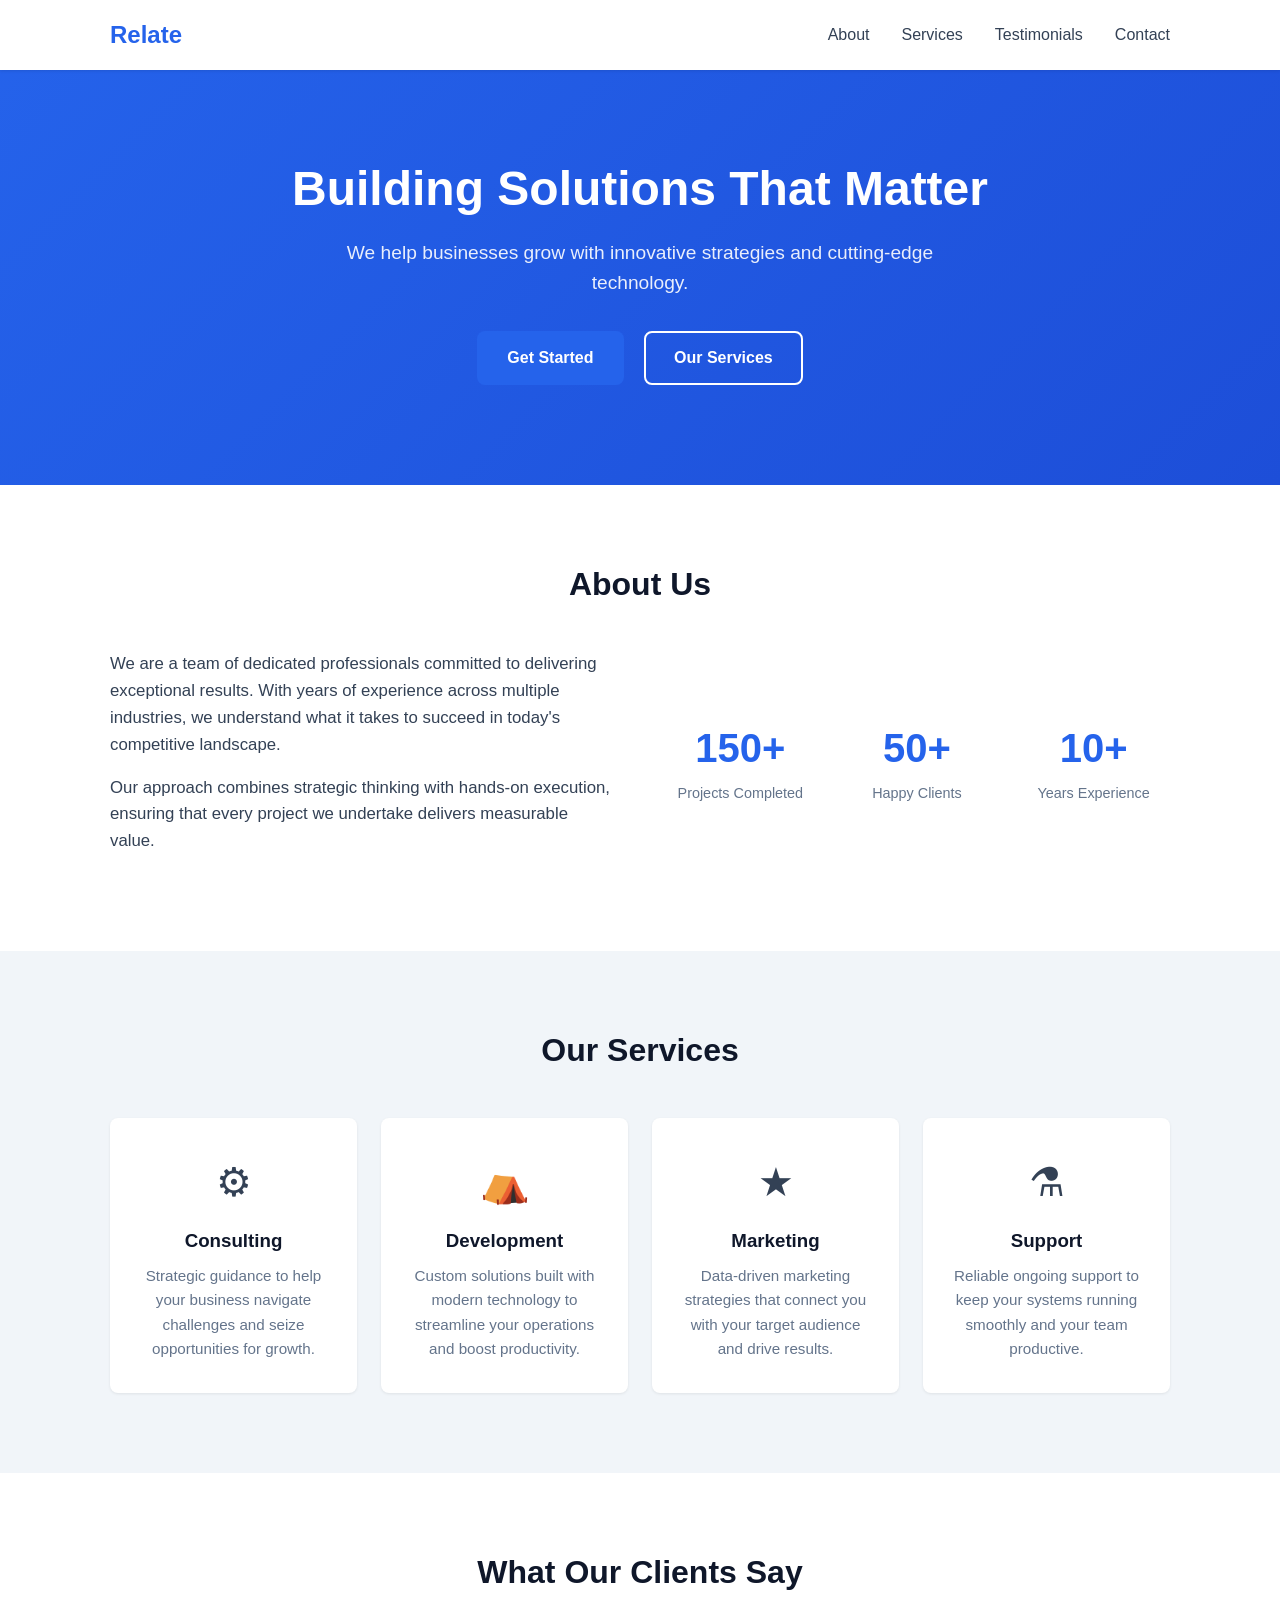
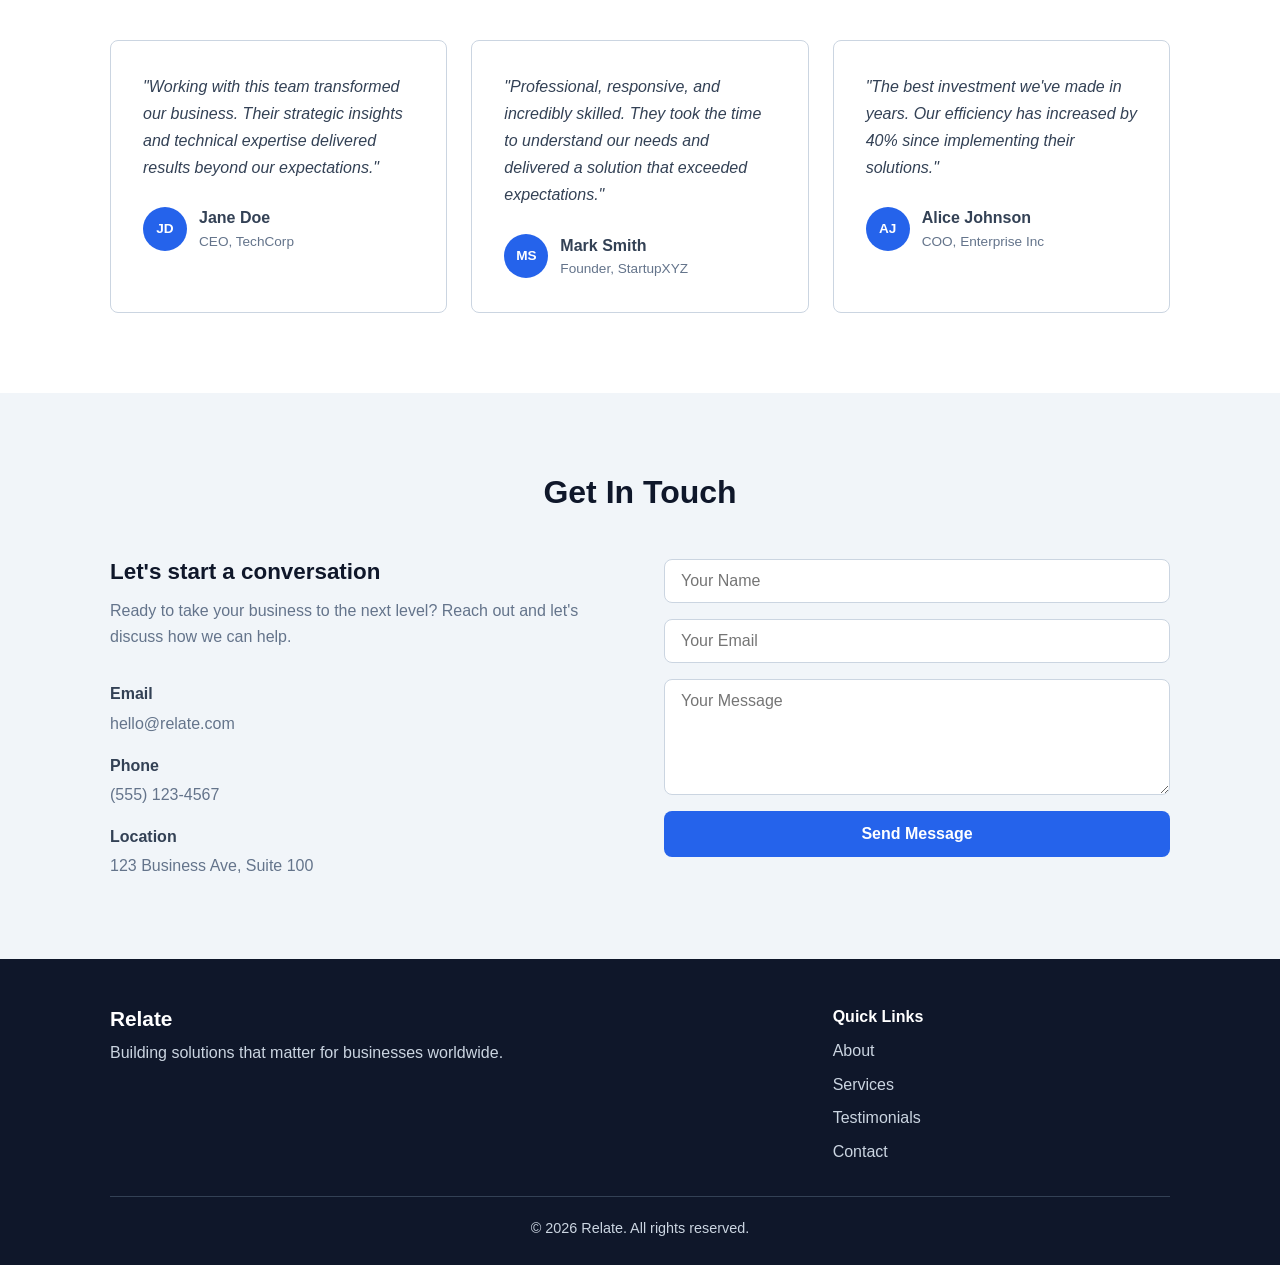
==== index.html @ c7675691 "Add business website with all core sections Includes Hero, About (with animated counters), Services," ====
<!DOCTYPE html>
<html lang="en">
<head>
  <meta charset="UTF-8">
  <meta name="viewport" content="width=device-width, initial-scale=1.0">
  <title>Relate — Business Solutions</title>
  <link rel="stylesheet" href="styles.css">
</head>
<body>

  <!-- Navigation -->
  <nav class="navbar">
    <div class="container nav-container">
      <a href="#" class="logo">Relate</a>
      <button class="nav-toggle" aria-label="Toggle navigation">
        <span></span>
        <span></span>
        <span></span>
      </button>
      <ul class="nav-links">
        <li><a href="#about">About</a></li>
        <li><a href="#services">Services</a></li>
        <li><a href="#testimonials">Testimonials</a></li>
        <li><a href="#contact">Contact</a></li>
      </ul>
    </div>
  </nav>

  <!-- Hero Section -->
  <section class="hero">
    <div class="container">
      <h1>Building Solutions That Matter</h1>
      <p>We help businesses grow with innovative strategies and cutting-edge technology.</p>
      <a href="#contact" class="btn btn-primary">Get Started</a>
      <a href="#services" class="btn btn-outline">Our Services</a>
    </div>
  </section>

  <!-- About Section -->
  <section id="about" class="about">
    <div class="container">
      <h2>About Us</h2>
      <div class="about-grid">
        <div class="about-text">
          <p>We are a team of dedicated professionals committed to delivering exceptional results. With years of experience across multiple industries, we understand what it takes to succeed in today's competitive landscape.</p>
          <p>Our approach combines strategic thinking with hands-on execution, ensuring that every project we undertake delivers measurable value.</p>
        </div>
        <div class="about-stats">
          <div class="stat">
            <span class="stat-number" data-target="150">0</span>
            <span class="stat-label">Projects Completed</span>
          </div>
          <div class="stat">
            <span class="stat-number" data-target="50">0</span>
            <span class="stat-label">Happy Clients</span>
          </div>
          <div class="stat">
            <span class="stat-number" data-target="10">0</span>
            <span class="stat-label">Years Experience</span>
          </div>
        </div>
      </div>
    </div>
  </section>

  <!-- Services Section -->
  <section id="services" class="services">
    <div class="container">
      <h2>Our Services</h2>
      <div class="services-grid">
        <div class="service-card">
          <div class="service-icon">&#9881;</div>
          <h3>Consulting</h3>
          <p>Strategic guidance to help your business navigate challenges and seize opportunities for growth.</p>
        </div>
        <div class="service-card">
          <div class="service-icon">&#9978;</div>
          <h3>Development</h3>
          <p>Custom solutions built with modern technology to streamline your operations and boost productivity.</p>
        </div>
        <div class="service-card">
          <div class="service-icon">&#9733;</div>
          <h3>Marketing</h3>
          <p>Data-driven marketing strategies that connect you with your target audience and drive results.</p>
        </div>
        <div class="service-card">
          <div class="service-icon">&#9879;</div>
          <h3>Support</h3>
          <p>Reliable ongoing support to keep your systems running smoothly and your team productive.</p>
        </div>
      </div>
    </div>
  </section>

  <!-- Testimonials Section -->
  <section id="testimonials" class="testimonials">
    <div class="container">
      <h2>What Our Clients Say</h2>
      <div class="testimonials-grid">
        <div class="testimonial-card">
          <p class="testimonial-text">"Working with this team transformed our business. Their strategic insights and technical expertise delivered results beyond our expectations."</p>
          <div class="testimonial-author">
            <div class="author-avatar">JD</div>
            <div>
              <strong>Jane Doe</strong>
              <span>CEO, TechCorp</span>
            </div>
          </div>
        </div>
        <div class="testimonial-card">
          <p class="testimonial-text">"Professional, responsive, and incredibly skilled. They took the time to understand our needs and delivered a solution that exceeded expectations."</p>
          <div class="testimonial-author">
            <div class="author-avatar">MS</div>
            <div>
              <strong>Mark Smith</strong>
              <span>Founder, StartupXYZ</span>
            </div>
          </div>
        </div>
        <div class="testimonial-card">
          <p class="testimonial-text">"The best investment we've made in years. Our efficiency has increased by 40% since implementing their solutions."</p>
          <div class="testimonial-author">
            <div class="author-avatar">AJ</div>
            <div>
              <strong>Alice Johnson</strong>
              <span>COO, Enterprise Inc</span>
            </div>
          </div>
        </div>
      </div>
    </div>
  </section>

  <!-- Contact Section -->
  <section id="contact" class="contact">
    <div class="container">
      <h2>Get In Touch</h2>
      <div class="contact-grid">
        <div class="contact-info">
          <h3>Let's start a conversation</h3>
          <p>Ready to take your business to the next level? Reach out and let's discuss how we can help.</p>
          <div class="contact-details">
            <div class="contact-item">
              <strong>Email</strong>
              <span>hello@relate.com</span>
            </div>
            <div class="contact-item">
              <strong>Phone</strong>
              <span>(555) 123-4567</span>
            </div>
            <div class="contact-item">
              <strong>Location</strong>
              <span>123 Business Ave, Suite 100</span>
            </div>
          </div>
        </div>
        <form class="contact-form" id="contactForm">
          <input type="text" placeholder="Your Name" required>
          <input type="email" placeholder="Your Email" required>
          <textarea placeholder="Your Message" rows="5" required></textarea>
          <button type="submit" class="btn btn-primary">Send Message</button>
        </form>
      </div>
    </div>
  </section>

  <!-- Footer -->
  <footer class="footer">
    <div class="container">
      <div class="footer-grid">
        <div class="footer-brand">
          <h3>Relate</h3>
          <p>Building solutions that matter for businesses worldwide.</p>
        </div>
        <div class="footer-links">
          <h4>Quick Links</h4>
          <ul>
            <li><a href="#about">About</a></li>
            <li><a href="#services">Services</a></li>
            <li><a href="#testimonials">Testimonials</a></li>
            <li><a href="#contact">Contact</a></li>
          </ul>
        </div>
      </div>
      <div class="footer-bottom">
        <p>&copy; 2026 Relate. All rights reserved.</p>
      </div>
    </div>
  </footer>

  <script src="script.js"></script>
</body>
</html>
---- styles.css ----
/* Reset & Base */
*,
*::before,
*::after {
  margin: 0;
  padding: 0;
  box-sizing: border-box;
}

:root {
  --primary: #2563eb;
  --primary-dark: #1d4ed8;
  --dark: #0f172a;
  --gray-900: #1e293b;
  --gray-700: #334155;
  --gray-500: #64748b;
  --gray-300: #cbd5e1;
  --gray-100: #f1f5f9;
  --white: #ffffff;
  --radius: 8px;
}

html {
  scroll-behavior: smooth;
}

body {
  font-family: -apple-system, BlinkMacSystemFont, "Segoe UI", Roboto, sans-serif;
  color: var(--gray-700);
  line-height: 1.6;
}

.container {
  max-width: 1100px;
  margin: 0 auto;
  padding: 0 20px;
}

h1, h2, h3, h4 {
  color: var(--dark);
  line-height: 1.2;
}

section h2 {
  font-size: 2rem;
  text-align: center;
  margin-bottom: 48px;
}

/* Buttons */
.btn {
  display: inline-block;
  padding: 12px 28px;
  border-radius: var(--radius);
  font-size: 1rem;
  font-weight: 600;
  text-decoration: none;
  cursor: pointer;
  border: 2px solid transparent;
  transition: all 0.2s;
}

.btn-primary {
  background: var(--primary);
  color: var(--white);
}

.btn-primary:hover {
  background: var(--primary-dark);
}

.btn-outline {
  border-color: var(--white);
  color: var(--white);
  background: transparent;
}

.btn-outline:hover {
  background: var(--white);
  color: var(--primary);
}

/* Navbar */
.navbar {
  position: fixed;
  top: 0;
  left: 0;
  right: 0;
  background: var(--white);
  box-shadow: 0 1px 3px rgba(0, 0, 0, 0.1);
  z-index: 1000;
  padding: 16px 0;
}

.nav-container {
  display: flex;
  align-items: center;
  justify-content: space-between;
}

.logo {
  font-size: 1.5rem;
  font-weight: 700;
  color: var(--primary);
  text-decoration: none;
}

.nav-links {
  display: flex;
  list-style: none;
  gap: 32px;
}

.nav-links a {
  text-decoration: none;
  color: var(--gray-700);
  font-weight: 500;
  transition: color 0.2s;
}

.nav-links a:hover {
  color: var(--primary);
}

.nav-toggle {
  display: none;
  flex-direction: column;
  gap: 5px;
  background: none;
  border: none;
  cursor: pointer;
  padding: 4px;
}

.nav-toggle span {
  display: block;
  width: 24px;
  height: 2px;
  background: var(--dark);
  transition: all 0.3s;
}

/* Hero */
.hero {
  background: linear-gradient(135deg, var(--primary) 0%, var(--primary-dark) 100%);
  color: var(--white);
  padding: 160px 0 100px;
  text-align: center;
}

.hero h1 {
  font-size: 3rem;
  color: var(--white);
  margin-bottom: 20px;
}

.hero p {
  font-size: 1.2rem;
  opacity: 0.9;
  max-width: 600px;
  margin: 0 auto 32px;
}

.hero .btn {
  margin: 0 8px;
}

/* About */
.about {
  padding: 80px 0;
}

.about-grid {
  display: grid;
  grid-template-columns: 1fr 1fr;
  gap: 48px;
  align-items: center;
}

.about-text p {
  margin-bottom: 16px;
  font-size: 1.05rem;
}

.about-stats {
  display: grid;
  grid-template-columns: repeat(3, 1fr);
  gap: 24px;
  text-align: center;
}

.stat-number {
  display: block;
  font-size: 2.5rem;
  font-weight: 700;
  color: var(--primary);
}

.stat-label {
  font-size: 0.9rem;
  color: var(--gray-500);
}

/* Services */
.services {
  padding: 80px 0;
  background: var(--gray-100);
}

.services-grid {
  display: grid;
  grid-template-columns: repeat(4, 1fr);
  gap: 24px;
}

.service-card {
  background: var(--white);
  padding: 32px 24px;
  border-radius: var(--radius);
  text-align: center;
  box-shadow: 0 1px 3px rgba(0, 0, 0, 0.08);
  transition: transform 0.2s, box-shadow 0.2s;
}

.service-card:hover {
  transform: translateY(-4px);
  box-shadow: 0 8px 24px rgba(0, 0, 0, 0.12);
}

.service-icon {
  font-size: 2.5rem;
  margin-bottom: 16px;
}

.service-card h3 {
  margin-bottom: 12px;
}

.service-card p {
  font-size: 0.95rem;
  color: var(--gray-500);
}

/* Testimonials */
.testimonials {
  padding: 80px 0;
}

.testimonials-grid {
  display: grid;
  grid-template-columns: repeat(3, 1fr);
  gap: 24px;
}

.testimonial-card {
  background: var(--white);
  padding: 32px;
  border-radius: var(--radius);
  border: 1px solid var(--gray-300);
}

.testimonial-text {
  font-style: italic;
  margin-bottom: 24px;
  color: var(--gray-700);
  line-height: 1.7;
}

.testimonial-author {
  display: flex;
  align-items: center;
  gap: 12px;
}

.author-avatar {
  width: 44px;
  height: 44px;
  border-radius: 50%;
  background: var(--primary);
  color: var(--white);
  display: flex;
  align-items: center;
  justify-content: center;
  font-weight: 700;
  font-size: 0.85rem;
}

.testimonial-author span {
  display: block;
  font-size: 0.85rem;
  color: var(--gray-500);
}

/* Contact */
.contact {
  padding: 80px 0;
  background: var(--gray-100);
}

.contact-grid {
  display: grid;
  grid-template-columns: 1fr 1fr;
  gap: 48px;
}

.contact-info h3 {
  font-size: 1.4rem;
  margin-bottom: 12px;
}

.contact-info > p {
  color: var(--gray-500);
  margin-bottom: 32px;
}

.contact-details {
  display: flex;
  flex-direction: column;
  gap: 16px;
}

.contact-item strong {
  display: block;
  margin-bottom: 4px;
}

.contact-item span {
  color: var(--gray-500);
}

.contact-form {
  display: flex;
  flex-direction: column;
  gap: 16px;
}

.contact-form input,
.contact-form textarea {
  padding: 12px 16px;
  border: 1px solid var(--gray-300);
  border-radius: var(--radius);
  font-size: 1rem;
  font-family: inherit;
  transition: border-color 0.2s;
}

.contact-form input:focus,
.contact-form textarea:focus {
  outline: none;
  border-color: var(--primary);
}

/* Footer */
.footer {
  background: var(--dark);
  color: var(--gray-300);
  padding: 48px 0 24px;
}

.footer-grid {
  display: grid;
  grid-template-columns: 2fr 1fr;
  gap: 48px;
  margin-bottom: 32px;
}

.footer-brand h3 {
  color: var(--white);
  font-size: 1.3rem;
  margin-bottom: 8px;
}

.footer-links h4 {
  color: var(--white);
  margin-bottom: 12px;
}

.footer-links ul {
  list-style: none;
  display: flex;
  flex-direction: column;
  gap: 8px;
}

.footer-links a {
  color: var(--gray-300);
  text-decoration: none;
  transition: color 0.2s;
}

.footer-links a:hover {
  color: var(--white);
}

.footer-bottom {
  border-top: 1px solid var(--gray-700);
  padding-top: 20px;
  text-align: center;
  font-size: 0.9rem;
}

/* Animations */
.fade-in {
  opacity: 0;
  transform: translateY(20px);
  transition: opacity 0.6s, transform 0.6s;
}

.fade-in.visible {
  opacity: 1;
  transform: translateY(0);
}

/* Responsive */
@media (max-width: 768px) {
  .nav-toggle {
    display: flex;
  }

  .nav-links {
    display: none;
    position: absolute;
    top: 100%;
    left: 0;
    right: 0;
    background: var(--white);
    flex-direction: column;
    padding: 20px;
    gap: 16px;
    box-shadow: 0 4px 12px rgba(0, 0, 0, 0.1);
  }

  .nav-links.active {
    display: flex;
  }

  .hero h1 {
    font-size: 2rem;
  }

  .hero .btn {
    display: block;
    margin: 8px auto;
    max-width: 200px;
  }

  .about-grid,
  .contact-grid {
    grid-template-columns: 1fr;
  }

  .about-stats {
    grid-template-columns: repeat(3, 1fr);
  }

  .services-grid {
    grid-template-columns: 1fr 1fr;
  }

  .testimonials-grid {
    grid-template-columns: 1fr;
  }

  .footer-grid {
    grid-template-columns: 1fr;
    gap: 24px;
  }
}

@media (max-width: 480px) {
  .services-grid {
    grid-template-columns: 1fr;
  }

  .about-stats {
    grid-template-columns: 1fr;
  }
}
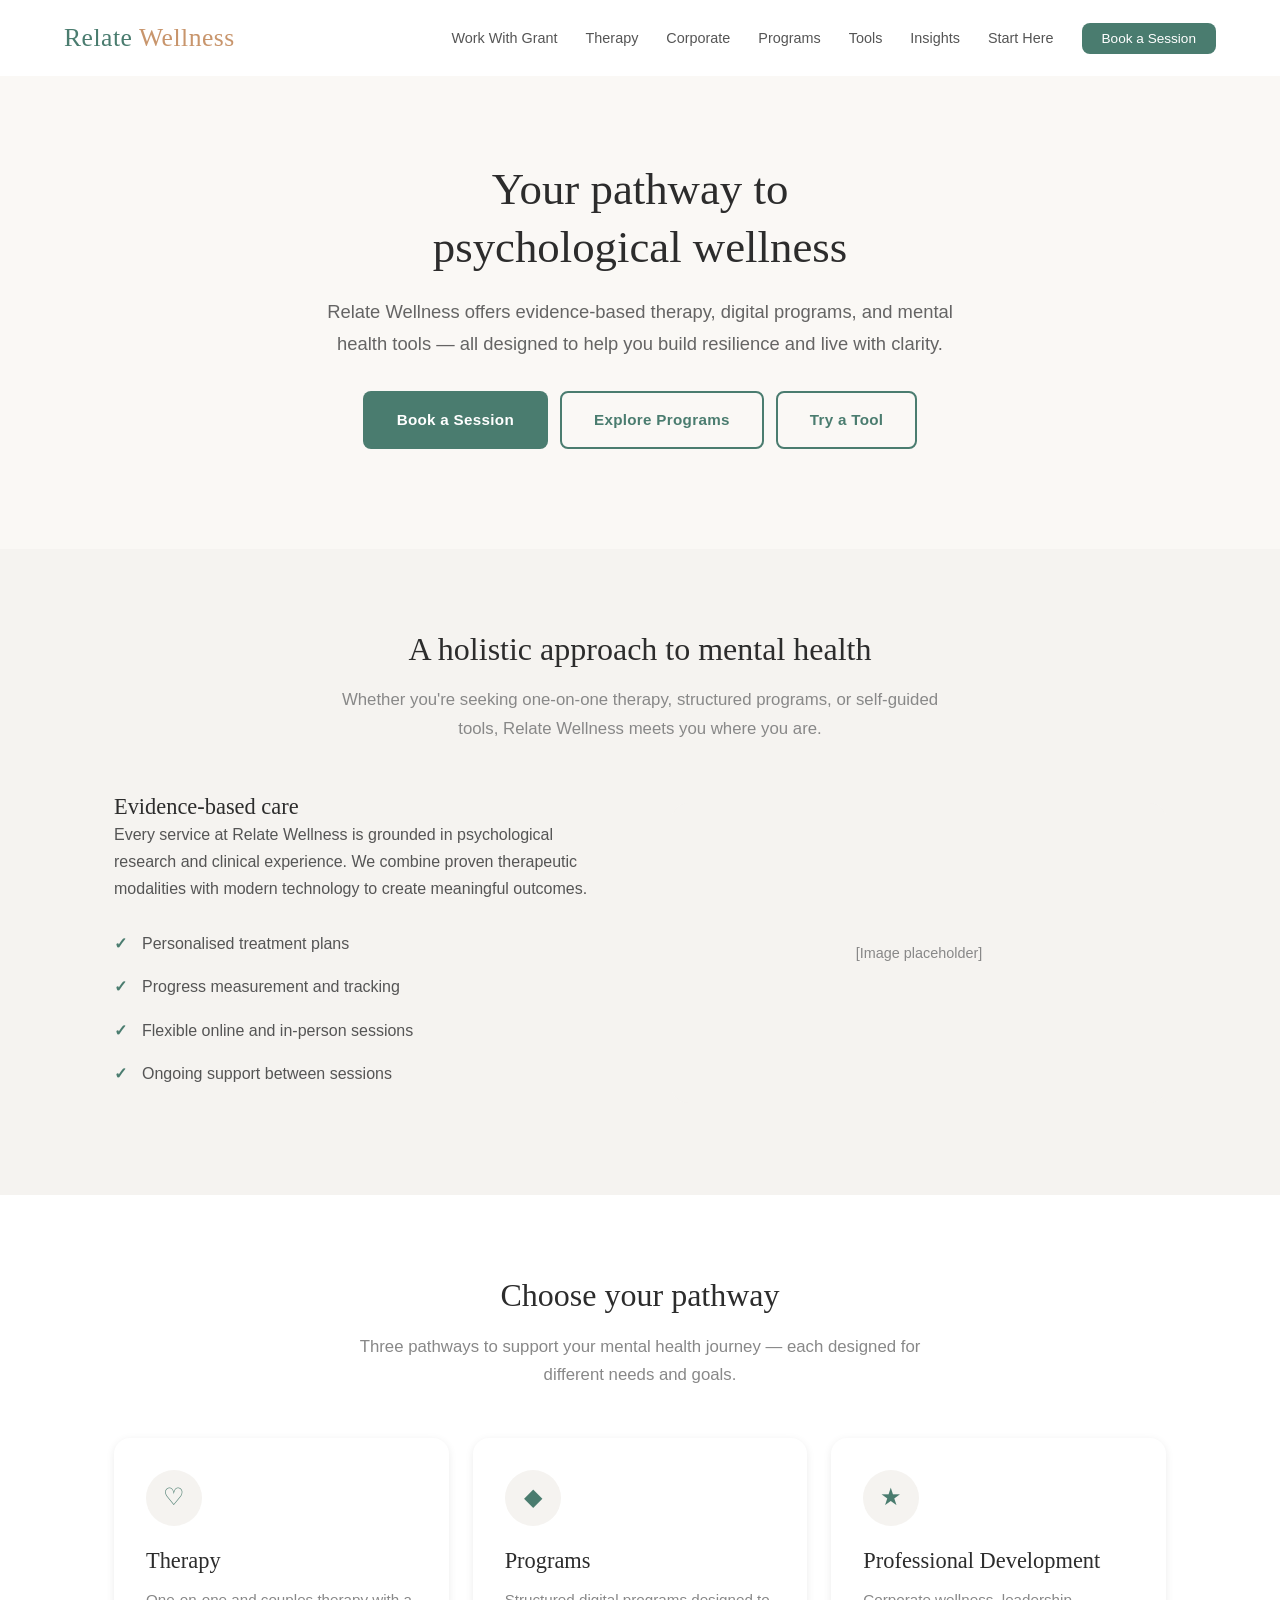
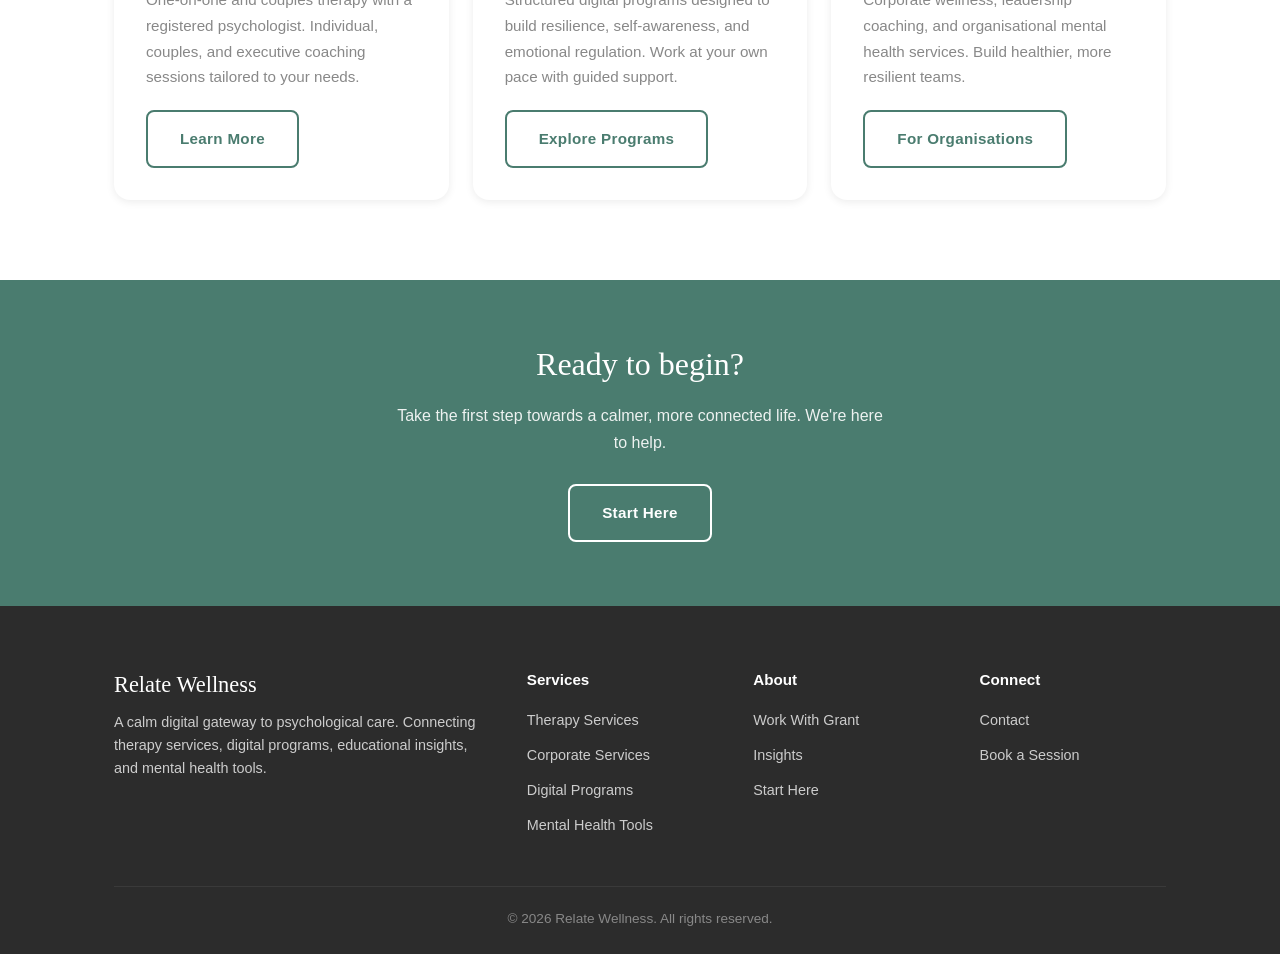
==== commit a899e9fd: "Implement PRD1: Relate Wellness site foundations & architecture - Full directory structure (css/, js" ====
--- a/index.html
+++ b/index.html
@@ -3,191 +3,171 @@
 <head>
   <meta charset="UTF-8">
   <meta name="viewport" content="width=device-width, initial-scale=1.0">
-  <title>Relate — Business Solutions</title>
-  <link rel="stylesheet" href="styles.css">
+  <title>Relate Wellness — Your Pathway to Psychological Care</title>
+  <link rel="stylesheet" href="css/styles.css">
 </head>
 <body>
 
-  <!-- Navigation -->
-  <nav class="navbar">
-    <div class="container nav-container">
-      <a href="#" class="logo">Relate</a>
-      <button class="nav-toggle" aria-label="Toggle navigation">
-        <span></span>
-        <span></span>
-        <span></span>
-      </button>
-      <ul class="nav-links">
-        <li><a href="#about">About</a></li>
-        <li><a href="#services">Services</a></li>
-        <li><a href="#testimonials">Testimonials</a></li>
-        <li><a href="#contact">Contact</a></li>
-      </ul>
-    </div>
-  </nav>
+  <!-- Header -->
+  <div id="site-header">
+    <header class="site-header">
+      <div class="header-container">
+        <a href="index.html" class="logo">Relate <span>Wellness</span></a>
+        <button class="nav-toggle" aria-label="Toggle navigation">
+          <span></span>
+          <span></span>
+          <span></span>
+        </button>
+        <ul class="nav-links">
+          <li><a href="work-with-grant.html">Work With Grant</a></li>
+          <li><a href="therapy-services.html">Therapy</a></li>
+          <li><a href="corporate-services.html">Corporate</a></li>
+          <li><a href="programs.html">Programs</a></li>
+          <li><a href="tools.html">Tools</a></li>
+          <li><a href="insights.html">Insights</a></li>
+          <li><a href="start-here.html">Start Here</a></li>
+          <li><a href="contact.html" class="nav-cta">Book a Session</a></li>
+        </ul>
+      </div>
+    </header>
+  </div>
 
   <!-- Hero Section -->
-  <section class="hero">
+  <section class="hero hero-cream">
     <div class="container">
-      <h1>Building Solutions That Matter</h1>
-      <p>We help businesses grow with innovative strategies and cutting-edge technology.</p>
-      <a href="#contact" class="btn btn-primary">Get Started</a>
-      <a href="#services" class="btn btn-outline">Our Services</a>
+      <h1>Your pathway to<br>psychological wellness</h1>
+      <p>Relate Wellness offers evidence-based therapy, digital programs, and mental health tools — all designed to help you build resilience and live with clarity.</p>
+      <div class="btn-group">
+        <a href="contact.html" class="btn btn-primary">Book a Session</a>
+        <a href="programs.html" class="btn btn-outline">Explore Programs</a>
+        <a href="tools.html" class="btn btn-outline">Try a Tool</a>
+      </div>
     </div>
   </section>
 
-  <!-- About Section -->
-  <section id="about" class="about">
+  <!-- Value Proposition -->
+  <section class="bg-gray">
     <div class="container">
-      <h2>About Us</h2>
-      <div class="about-grid">
-        <div class="about-text">
-          <p>We are a team of dedicated professionals committed to delivering exceptional results. With years of experience across multiple industries, we understand what it takes to succeed in today's competitive landscape.</p>
-          <p>Our approach combines strategic thinking with hands-on execution, ensuring that every project we undertake delivers measurable value.</p>
+      <div class="section-title">
+        <h2>A holistic approach to mental health</h2>
+        <p>Whether you're seeking one-on-one therapy, structured programs, or self-guided tools, Relate Wellness meets you where you are.</p>
+      </div>
+      <div class="split">
+        <div class="split-content fade-in">
+          <h3>Evidence-based care</h3>
+          <p>Every service at Relate Wellness is grounded in psychological research and clinical experience. We combine proven therapeutic modalities with modern technology to create meaningful outcomes.</p>
+          <ul>
+            <li>Personalised treatment plans</li>
+            <li>Progress measurement and tracking</li>
+            <li>Flexible online and in-person sessions</li>
+            <li>Ongoing support between sessions</li>
+          </ul>
         </div>
-        <div class="about-stats">
-          <div class="stat">
-            <span class="stat-number" data-target="150">0</span>
-            <span class="stat-label">Projects Completed</span>
-          </div>
-          <div class="stat">
-            <span class="stat-number" data-target="50">0</span>
-            <span class="stat-label">Happy Clients</span>
-          </div>
-          <div class="stat">
-            <span class="stat-number" data-target="10">0</span>
-            <span class="stat-label">Years Experience</span>
-          </div>
+        <div class="split-image fade-in">
+          [Image placeholder]
         </div>
       </div>
     </div>
   </section>
 
-  <!-- Services Section -->
-  <section id="services" class="services">
+  <!-- Pathway Cards -->
+  <section>
     <div class="container">
-      <h2>Our Services</h2>
-      <div class="services-grid">
-        <div class="service-card">
-          <div class="service-icon">&#9881;</div>
-          <h3>Consulting</h3>
-          <p>Strategic guidance to help your business navigate challenges and seize opportunities for growth.</p>
+      <div class="section-title">
+        <h2>Choose your pathway</h2>
+        <p>Three pathways to support your mental health journey — each designed for different needs and goals.</p>
+      </div>
+      <div class="card-grid card-grid-3">
+
+        <!-- Pathway: Therapy -->
+        <div class="card fade-in">
+          <div class="card-icon">&#9825;</div>
+          <h3>Therapy</h3>
+          <p>One-on-one and couples therapy with a registered psychologist. Individual, couples, and executive coaching sessions tailored to your needs.</p>
+          <a href="therapy-services.html" class="btn btn-outline">Learn More</a>
         </div>
-        <div class="service-card">
-          <div class="service-icon">&#9978;</div>
-          <h3>Development</h3>
-          <p>Custom solutions built with modern technology to streamline your operations and boost productivity.</p>
+
+        <!-- Pathway: Programs -->
+        <div class="card fade-in">
+          <div class="card-icon">&#9670;</div>
+          <h3>Programs</h3>
+          <p>Structured digital programs designed to build resilience, self-awareness, and emotional regulation. Work at your own pace with guided support.</p>
+          <a href="programs.html" class="btn btn-outline">Explore Programs</a>
         </div>
-        <div class="service-card">
-          <div class="service-icon">&#9733;</div>
-          <h3>Marketing</h3>
-          <p>Data-driven marketing strategies that connect you with your target audience and drive results.</p>
+
+        <!-- Pathway: Professional Development -->
+        <div class="card fade-in">
+          <div class="card-icon">&#9733;</div>
+          <h3>Professional Development</h3>
+          <p>Corporate wellness, leadership coaching, and organisational mental health services. Build healthier, more resilient teams.</p>
+          <a href="corporate-services.html" class="btn btn-outline">For Organisations</a>
         </div>
-        <div class="service-card">
-          <div class="service-icon">&#9879;</div>
-          <h3>Support</h3>
-          <p>Reliable ongoing support to keep your systems running smoothly and your team productive.</p>
-        </div>
+
       </div>
     </div>
   </section>
 
-  <!-- Testimonials Section -->
-  <section id="testimonials" class="testimonials">
+  <!-- CTA Banner -->
+  <section class="cta-banner">
     <div class="container">
-      <h2>What Our Clients Say</h2>
-      <div class="testimonials-grid">
-        <div class="testimonial-card">
-          <p class="testimonial-text">"Working with this team transformed our business. Their strategic insights and technical expertise delivered results beyond our expectations."</p>
-          <div class="testimonial-author">
-            <div class="author-avatar">JD</div>
-            <div>
-              <strong>Jane Doe</strong>
-              <span>CEO, TechCorp</span>
-            </div>
-          </div>
-        </div>
-        <div class="testimonial-card">
-          <p class="testimonial-text">"Professional, responsive, and incredibly skilled. They took the time to understand our needs and delivered a solution that exceeded expectations."</p>
-          <div class="testimonial-author">
-            <div class="author-avatar">MS</div>
-            <div>
-              <strong>Mark Smith</strong>
-              <span>Founder, StartupXYZ</span>
-            </div>
-          </div>
-        </div>
-        <div class="testimonial-card">
-          <p class="testimonial-text">"The best investment we've made in years. Our efficiency has increased by 40% since implementing their solutions."</p>
-          <div class="testimonial-author">
-            <div class="author-avatar">AJ</div>
-            <div>
-              <strong>Alice Johnson</strong>
-              <span>COO, Enterprise Inc</span>
-            </div>
-          </div>
-        </div>
-      </div>
+      <h2>Ready to begin?</h2>
+      <p>Take the first step towards a calmer, more connected life. We're here to help.</p>
+      <a href="start-here.html" class="btn btn-outline-light">Start Here</a>
     </div>
   </section>
 
-  <!-- Contact Section -->
-  <section id="contact" class="contact">
-    <div class="container">
-      <h2>Get In Touch</h2>
-      <div class="contact-grid">
-        <div class="contact-info">
-          <h3>Let's start a conversation</h3>
-          <p>Ready to take your business to the next level? Reach out and let's discuss how we can help.</p>
-          <div class="contact-details">
-            <div class="contact-item">
-              <strong>Email</strong>
-              <span>hello@relate.com</span>
-            </div>
-            <div class="contact-item">
-              <strong>Phone</strong>
-              <span>(555) 123-4567</span>
-            </div>
-            <div class="contact-item">
-              <strong>Location</strong>
-              <span>123 Business Ave, Suite 100</span>
-            </div>
+  <!-- Placeholders (PRD1 requirement — to be implemented in later phases) -->
+
+  <!-- Placeholder: ProgramCard — To be implemented in PRD4 -->
+  <!-- <div class="program-card-placeholder">Program content coming soon</div> -->
+
+  <!-- Placeholder: ToolEmbedFrame — To be replaced in PRD4 -->
+  <!-- <div class="tool-placeholder">Tool will load from external provider</div> -->
+
+  <!-- Placeholder: ArticleCard — To be replaced in PRD4 -->
+  <!-- <div class="article-placeholder">Insights content coming soon</div> -->
+
+  <!-- Footer -->
+  <div id="site-footer">
+    <footer class="site-footer">
+      <div class="container">
+        <div class="footer-grid">
+          <div class="footer-brand">
+            <h3>Relate Wellness</h3>
+            <p>A calm digital gateway to psychological care. Connecting therapy services, digital programs, educational insights, and mental health tools.</p>
+          </div>
+          <div class="footer-col">
+            <h4>Services</h4>
+            <ul>
+              <li><a href="therapy-services.html">Therapy Services</a></li>
+              <li><a href="corporate-services.html">Corporate Services</a></li>
+              <li><a href="programs.html">Digital Programs</a></li>
+              <li><a href="tools.html">Mental Health Tools</a></li>
+            </ul>
+          </div>
+          <div class="footer-col">
+            <h4>About</h4>
+            <ul>
+              <li><a href="work-with-grant.html">Work With Grant</a></li>
+              <li><a href="insights.html">Insights</a></li>
+              <li><a href="start-here.html">Start Here</a></li>
+            </ul>
+          </div>
+          <div class="footer-col">
+            <h4>Connect</h4>
+            <ul>
+              <li><a href="contact.html">Contact</a></li>
+              <li><a href="contact.html">Book a Session</a></li>
+            </ul>
           </div>
         </div>
-        <form class="contact-form" id="contactForm">
-          <input type="text" placeholder="Your Name" required>
-          <input type="email" placeholder="Your Email" required>
-          <textarea placeholder="Your Message" rows="5" required></textarea>
-          <button type="submit" class="btn btn-primary">Send Message</button>
-        </form>
-      </div>
-    </div>
-  </section>
-
-  <!-- Footer -->
-  <footer class="footer">
-    <div class="container">
-      <div class="footer-grid">
-        <div class="footer-brand">
-          <h3>Relate</h3>
-          <p>Building solutions that matter for businesses worldwide.</p>
-        </div>
-        <div class="footer-links">
-          <h4>Quick Links</h4>
-          <ul>
-            <li><a href="#about">About</a></li>
-            <li><a href="#services">Services</a></li>
-            <li><a href="#testimonials">Testimonials</a></li>
-            <li><a href="#contact">Contact</a></li>
-          </ul>
+        <div class="footer-bottom">
+          <p>&copy; 2026 Relate Wellness. All rights reserved.</p>
         </div>
       </div>
-      <div class="footer-bottom">
-        <p>&copy; 2026 Relate. All rights reserved.</p>
-      </div>
-    </div>
-  </footer>
+    </footer>
+  </div>
 
-  <script src="script.js"></script>
+  <script src="js/main.js"></script>
 </body>
 </html>
--- a/css/styles.css
+++ b/css/styles.css
@@ -0,0 +1,850 @@
+/* ========================================
+   Relate Wellness — Main Stylesheet
+   ======================================== */
+
+/* Reset & Variables */
+*,
+*::before,
+*::after {
+  margin: 0;
+  padding: 0;
+  box-sizing: border-box;
+}
+
+:root {
+  --primary: #4a7c6f;
+  --primary-light: #6a9e8f;
+  --primary-dark: #365c52;
+  --accent: #c8956c;
+  --accent-light: #e0b896;
+  --dark: #2c2c2c;
+  --gray-900: #3a3a3a;
+  --gray-700: #555555;
+  --gray-500: #888888;
+  --gray-300: #cccccc;
+  --gray-100: #f5f3f0;
+  --cream: #faf8f5;
+  --white: #ffffff;
+  --radius: 8px;
+  --radius-lg: 16px;
+  --shadow: 0 2px 8px rgba(0, 0, 0, 0.08);
+  --shadow-lg: 0 8px 24px rgba(0, 0, 0, 0.12);
+  --transition: all 0.3s ease;
+  --font-heading: "Georgia", serif;
+  --font-body: -apple-system, BlinkMacSystemFont, "Segoe UI", Roboto, sans-serif;
+}
+
+html {
+  scroll-behavior: smooth;
+}
+
+body {
+  font-family: var(--font-body);
+  color: var(--gray-700);
+  line-height: 1.7;
+  background: var(--white);
+}
+
+img {
+  max-width: 100%;
+  height: auto;
+  display: block;
+}
+
+a {
+  color: var(--primary);
+  text-decoration: none;
+  transition: var(--transition);
+}
+
+a:hover {
+  color: var(--primary-dark);
+}
+
+/* ========================================
+   Layout
+   ======================================== */
+.container {
+  max-width: 1100px;
+  margin: 0 auto;
+  padding: 0 24px;
+}
+
+.container-narrow {
+  max-width: 800px;
+  margin: 0 auto;
+  padding: 0 24px;
+}
+
+section {
+  padding: 80px 0;
+}
+
+/* ========================================
+   Typography
+   ======================================== */
+h1, h2, h3, h4 {
+  font-family: var(--font-heading);
+  color: var(--dark);
+  line-height: 1.3;
+}
+
+h1 {
+  font-size: 2.8rem;
+  font-weight: 400;
+}
+
+h2 {
+  font-size: 2rem;
+  font-weight: 400;
+  margin-bottom: 16px;
+}
+
+h3 {
+  font-size: 1.4rem;
+  font-weight: 400;
+}
+
+.section-title {
+  text-align: center;
+  margin-bottom: 48px;
+}
+
+.section-title p {
+  max-width: 600px;
+  margin: 12px auto 0;
+  color: var(--gray-500);
+  font-size: 1.05rem;
+}
+
+.text-center {
+  text-align: center;
+}
+
+/* ========================================
+   Buttons
+   ======================================== */
+.btn {
+  display: inline-block;
+  padding: 14px 32px;
+  border-radius: var(--radius);
+  font-size: 0.95rem;
+  font-weight: 600;
+  font-family: var(--font-body);
+  text-decoration: none;
+  cursor: pointer;
+  border: 2px solid transparent;
+  transition: var(--transition);
+  letter-spacing: 0.02em;
+}
+
+.btn-primary {
+  background: var(--primary);
+  color: var(--white);
+}
+
+.btn-primary:hover {
+  background: var(--primary-dark);
+  color: var(--white);
+}
+
+.btn-secondary {
+  background: var(--accent);
+  color: var(--white);
+}
+
+.btn-secondary:hover {
+  background: #b5834f;
+  color: var(--white);
+}
+
+.btn-outline {
+  border-color: var(--primary);
+  color: var(--primary);
+  background: transparent;
+}
+
+.btn-outline:hover {
+  background: var(--primary);
+  color: var(--white);
+}
+
+.btn-outline-light {
+  border-color: var(--white);
+  color: var(--white);
+  background: transparent;
+}
+
+.btn-outline-light:hover {
+  background: var(--white);
+  color: var(--primary);
+}
+
+.btn-group {
+  display: flex;
+  gap: 12px;
+  flex-wrap: wrap;
+}
+
+/* ========================================
+   Header / Navigation
+   ======================================== */
+.site-header {
+  position: fixed;
+  top: 0;
+  left: 0;
+  right: 0;
+  background: var(--white);
+  z-index: 1000;
+  transition: var(--transition);
+}
+
+.site-header.scrolled {
+  box-shadow: var(--shadow);
+}
+
+.header-container {
+  display: flex;
+  align-items: center;
+  justify-content: space-between;
+  padding: 16px 24px;
+  max-width: 1200px;
+  margin: 0 auto;
+}
+
+.logo {
+  font-family: var(--font-heading);
+  font-size: 1.6rem;
+  font-weight: 400;
+  color: var(--primary);
+  text-decoration: none;
+  letter-spacing: 0.02em;
+}
+
+.logo span {
+  color: var(--accent);
+}
+
+.nav-links {
+  display: flex;
+  list-style: none;
+  gap: 28px;
+  align-items: center;
+}
+
+.nav-links a {
+  color: var(--gray-700);
+  font-size: 0.9rem;
+  font-weight: 500;
+  text-decoration: none;
+  position: relative;
+  padding-bottom: 4px;
+}
+
+.nav-links a::after {
+  content: "";
+  position: absolute;
+  left: 0;
+  bottom: 0;
+  width: 0;
+  height: 2px;
+  background: var(--primary);
+  transition: width 0.3s;
+}
+
+.nav-links a:hover::after,
+.nav-links a.active::after {
+  width: 100%;
+}
+
+.nav-links a.active {
+  color: var(--primary);
+}
+
+.nav-cta {
+  padding: 8px 20px !important;
+  background: var(--primary);
+  color: var(--white) !important;
+  border-radius: var(--radius);
+  font-size: 0.85rem !important;
+}
+
+.nav-cta::after {
+  display: none !important;
+}
+
+.nav-cta:hover {
+  background: var(--primary-dark);
+  color: var(--white) !important;
+}
+
+/* Mobile Nav */
+.nav-toggle {
+  display: none;
+  flex-direction: column;
+  gap: 5px;
+  background: none;
+  border: none;
+  cursor: pointer;
+  padding: 4px;
+}
+
+.nav-toggle span {
+  display: block;
+  width: 24px;
+  height: 2px;
+  background: var(--dark);
+  transition: var(--transition);
+}
+
+.nav-toggle.active span:nth-child(1) {
+  transform: rotate(45deg) translate(5px, 5px);
+}
+
+.nav-toggle.active span:nth-child(2) {
+  opacity: 0;
+}
+
+.nav-toggle.active span:nth-child(3) {
+  transform: rotate(-45deg) translate(5px, -5px);
+}
+
+/* ========================================
+   Hero
+   ======================================== */
+.hero {
+  padding: 160px 0 100px;
+  text-align: center;
+}
+
+.hero-dark {
+  background: linear-gradient(135deg, var(--primary) 0%, var(--primary-dark) 100%);
+  color: var(--white);
+}
+
+.hero-dark h1,
+.hero-dark h2 {
+  color: var(--white);
+}
+
+.hero-cream {
+  background: var(--cream);
+}
+
+.hero h1 {
+  margin-bottom: 20px;
+}
+
+.hero p {
+  font-size: 1.15rem;
+  max-width: 640px;
+  margin: 0 auto 32px;
+  opacity: 0.9;
+}
+
+.hero .btn-group {
+  justify-content: center;
+}
+
+/* ========================================
+   Cards
+   ======================================== */
+.card-grid {
+  display: grid;
+  gap: 24px;
+}
+
+.card-grid-2 {
+  grid-template-columns: repeat(2, 1fr);
+}
+
+.card-grid-3 {
+  grid-template-columns: repeat(3, 1fr);
+}
+
+.card-grid-4 {
+  grid-template-columns: repeat(4, 1fr);
+}
+
+.card {
+  background: var(--white);
+  border-radius: var(--radius-lg);
+  padding: 32px;
+  box-shadow: var(--shadow);
+  transition: var(--transition);
+}
+
+.card:hover {
+  transform: translateY(-4px);
+  box-shadow: var(--shadow-lg);
+}
+
+.card-icon {
+  width: 56px;
+  height: 56px;
+  border-radius: 50%;
+  background: var(--gray-100);
+  display: flex;
+  align-items: center;
+  justify-content: center;
+  font-size: 1.5rem;
+  margin-bottom: 20px;
+  color: var(--primary);
+}
+
+.card h3 {
+  margin-bottom: 12px;
+}
+
+.card p {
+  color: var(--gray-500);
+  font-size: 0.95rem;
+}
+
+.card .btn {
+  margin-top: 20px;
+}
+
+/* ========================================
+   Features / Split Layout
+   ======================================== */
+.split {
+  display: grid;
+  grid-template-columns: 1fr 1fr;
+  gap: 64px;
+  align-items: center;
+}
+
+.split-image {
+  border-radius: var(--radius-lg);
+  background: var(--gray-100);
+  min-height: 300px;
+  display: flex;
+  align-items: center;
+  justify-content: center;
+  color: var(--gray-500);
+  font-size: 0.9rem;
+}
+
+.split-content h2 {
+  margin-bottom: 16px;
+}
+
+.split-content p {
+  margin-bottom: 16px;
+}
+
+.split-content ul {
+  list-style: none;
+  margin: 20px 0;
+}
+
+.split-content li {
+  padding: 8px 0;
+  padding-left: 28px;
+  position: relative;
+}
+
+.split-content li::before {
+  content: "\2713";
+  position: absolute;
+  left: 0;
+  color: var(--primary);
+  font-weight: 700;
+}
+
+/* ========================================
+   Testimonials
+   ======================================== */
+.testimonial-card {
+  background: var(--white);
+  padding: 32px;
+  border-radius: var(--radius-lg);
+  border: 1px solid var(--gray-300);
+}
+
+.testimonial-text {
+  font-style: italic;
+  font-size: 1.05rem;
+  margin-bottom: 24px;
+  line-height: 1.8;
+  color: var(--gray-700);
+}
+
+.testimonial-author {
+  display: flex;
+  align-items: center;
+  gap: 12px;
+}
+
+.author-avatar {
+  width: 48px;
+  height: 48px;
+  border-radius: 50%;
+  background: var(--primary);
+  color: var(--white);
+  display: flex;
+  align-items: center;
+  justify-content: center;
+  font-weight: 700;
+  font-size: 0.85rem;
+}
+
+.testimonial-author strong {
+  display: block;
+  color: var(--dark);
+}
+
+.testimonial-author span {
+  font-size: 0.85rem;
+  color: var(--gray-500);
+}
+
+/* ========================================
+   CTA Banner
+   ======================================== */
+.cta-banner {
+  background: var(--primary);
+  color: var(--white);
+  text-align: center;
+  padding: 64px 0;
+}
+
+.cta-banner h2 {
+  color: var(--white);
+  margin-bottom: 16px;
+}
+
+.cta-banner p {
+  opacity: 0.9;
+  margin-bottom: 28px;
+  max-width: 500px;
+  margin-left: auto;
+  margin-right: auto;
+}
+
+/* ========================================
+   Contact / Forms
+   ======================================== */
+.form-grid {
+  display: grid;
+  grid-template-columns: 1fr 1fr;
+  gap: 48px;
+}
+
+.form-group {
+  margin-bottom: 20px;
+}
+
+.form-group label {
+  display: block;
+  margin-bottom: 6px;
+  font-weight: 600;
+  font-size: 0.9rem;
+  color: var(--dark);
+}
+
+.form-group input,
+.form-group textarea,
+.form-group select {
+  width: 100%;
+  padding: 12px 16px;
+  border: 1px solid var(--gray-300);
+  border-radius: var(--radius);
+  font-size: 1rem;
+  font-family: var(--font-body);
+  transition: border-color 0.2s;
+  background: var(--white);
+}
+
+.form-group input:focus,
+.form-group textarea:focus,
+.form-group select:focus {
+  outline: none;
+  border-color: var(--primary);
+}
+
+/* ========================================
+   Footer
+   ======================================== */
+.site-footer {
+  background: var(--dark);
+  color: var(--gray-300);
+  padding: 64px 0 24px;
+}
+
+.footer-grid {
+  display: grid;
+  grid-template-columns: 2fr 1fr 1fr 1fr;
+  gap: 40px;
+  margin-bottom: 40px;
+}
+
+.footer-brand h3 {
+  font-family: var(--font-heading);
+  color: var(--white);
+  font-size: 1.4rem;
+  font-weight: 400;
+  margin-bottom: 12px;
+}
+
+.footer-brand p {
+  font-size: 0.9rem;
+  line-height: 1.6;
+}
+
+.footer-col h4 {
+  color: var(--white);
+  font-size: 0.95rem;
+  font-family: var(--font-body);
+  font-weight: 600;
+  margin-bottom: 16px;
+}
+
+.footer-col ul {
+  list-style: none;
+}
+
+.footer-col li {
+  margin-bottom: 8px;
+}
+
+.footer-col a {
+  color: var(--gray-300);
+  font-size: 0.9rem;
+}
+
+.footer-col a:hover {
+  color: var(--white);
+}
+
+.footer-bottom {
+  border-top: 1px solid var(--gray-900);
+  padding-top: 20px;
+  text-align: center;
+  font-size: 0.85rem;
+  color: var(--gray-500);
+}
+
+/* ========================================
+   Page Header (for inner pages)
+   ======================================== */
+.page-header {
+  background: var(--cream);
+  padding: 140px 0 60px;
+  text-align: center;
+}
+
+.page-header h1 {
+  margin-bottom: 12px;
+}
+
+.page-header p {
+  color: var(--gray-500);
+  font-size: 1.1rem;
+  max-width: 600px;
+  margin: 0 auto;
+}
+
+/* ========================================
+   Lists & Details
+   ======================================== */
+.feature-list {
+  list-style: none;
+}
+
+.feature-list li {
+  padding: 16px 0;
+  border-bottom: 1px solid var(--gray-100);
+  display: flex;
+  gap: 16px;
+  align-items: flex-start;
+}
+
+.feature-list li:last-child {
+  border-bottom: none;
+}
+
+.feature-icon {
+  flex-shrink: 0;
+  width: 40px;
+  height: 40px;
+  border-radius: 50%;
+  background: var(--gray-100);
+  display: flex;
+  align-items: center;
+  justify-content: center;
+  color: var(--primary);
+}
+
+.bg-cream {
+  background: var(--cream);
+}
+
+.bg-gray {
+  background: var(--gray-100);
+}
+
+/* ========================================
+   Pricing / Programs
+   ======================================== */
+.pricing-card {
+  background: var(--white);
+  border-radius: var(--radius-lg);
+  padding: 40px 32px;
+  text-align: center;
+  border: 1px solid var(--gray-300);
+  transition: var(--transition);
+}
+
+.pricing-card.featured {
+  border-color: var(--primary);
+  position: relative;
+}
+
+.pricing-card.featured::before {
+  content: "Most Popular";
+  position: absolute;
+  top: -12px;
+  left: 50%;
+  transform: translateX(-50%);
+  background: var(--primary);
+  color: var(--white);
+  padding: 4px 16px;
+  border-radius: 20px;
+  font-size: 0.8rem;
+  font-weight: 600;
+}
+
+.pricing-card h3 {
+  margin-bottom: 8px;
+}
+
+.pricing-amount {
+  font-size: 2.2rem;
+  font-weight: 700;
+  color: var(--primary);
+  margin: 16px 0;
+}
+
+.pricing-amount span {
+  font-size: 1rem;
+  font-weight: 400;
+  color: var(--gray-500);
+}
+
+.pricing-features {
+  list-style: none;
+  margin: 24px 0;
+  text-align: left;
+}
+
+.pricing-features li {
+  padding: 8px 0;
+  padding-left: 24px;
+  position: relative;
+  font-size: 0.95rem;
+}
+
+.pricing-features li::before {
+  content: "\2713";
+  position: absolute;
+  left: 0;
+  color: var(--primary);
+}
+
+/* ========================================
+   Animations
+   ======================================== */
+.fade-in {
+  opacity: 0;
+  transform: translateY(20px);
+  transition: opacity 0.6s ease, transform 0.6s ease;
+}
+
+.fade-in.visible {
+  opacity: 1;
+  transform: translateY(0);
+}
+
+/* ========================================
+   Responsive
+   ======================================== */
+@media (max-width: 900px) {
+  .card-grid-3,
+  .card-grid-4 {
+    grid-template-columns: repeat(2, 1fr);
+  }
+
+  .footer-grid {
+    grid-template-columns: 1fr 1fr;
+  }
+
+  .split {
+    grid-template-columns: 1fr;
+    gap: 32px;
+  }
+}
+
+@media (max-width: 768px) {
+  h1 {
+    font-size: 2rem;
+  }
+
+  h2 {
+    font-size: 1.6rem;
+  }
+
+  section {
+    padding: 60px 0;
+  }
+
+  .nav-toggle {
+    display: flex;
+  }
+
+  .nav-links {
+    display: none;
+    position: absolute;
+    top: 100%;
+    left: 0;
+    right: 0;
+    background: var(--white);
+    flex-direction: column;
+    padding: 20px 24px;
+    gap: 16px;
+    box-shadow: var(--shadow-lg);
+  }
+
+  .nav-links.active {
+    display: flex;
+  }
+
+  .hero {
+    padding: 120px 0 60px;
+  }
+
+  .btn-group {
+    flex-direction: column;
+    align-items: center;
+  }
+
+  .card-grid-2,
+  .card-grid-3,
+  .card-grid-4 {
+    grid-template-columns: 1fr;
+  }
+
+  .form-grid {
+    grid-template-columns: 1fr;
+  }
+
+  .footer-grid {
+    grid-template-columns: 1fr;
+    gap: 24px;
+  }
+
+  .page-header {
+    padding: 120px 0 40px;
+  }
+}
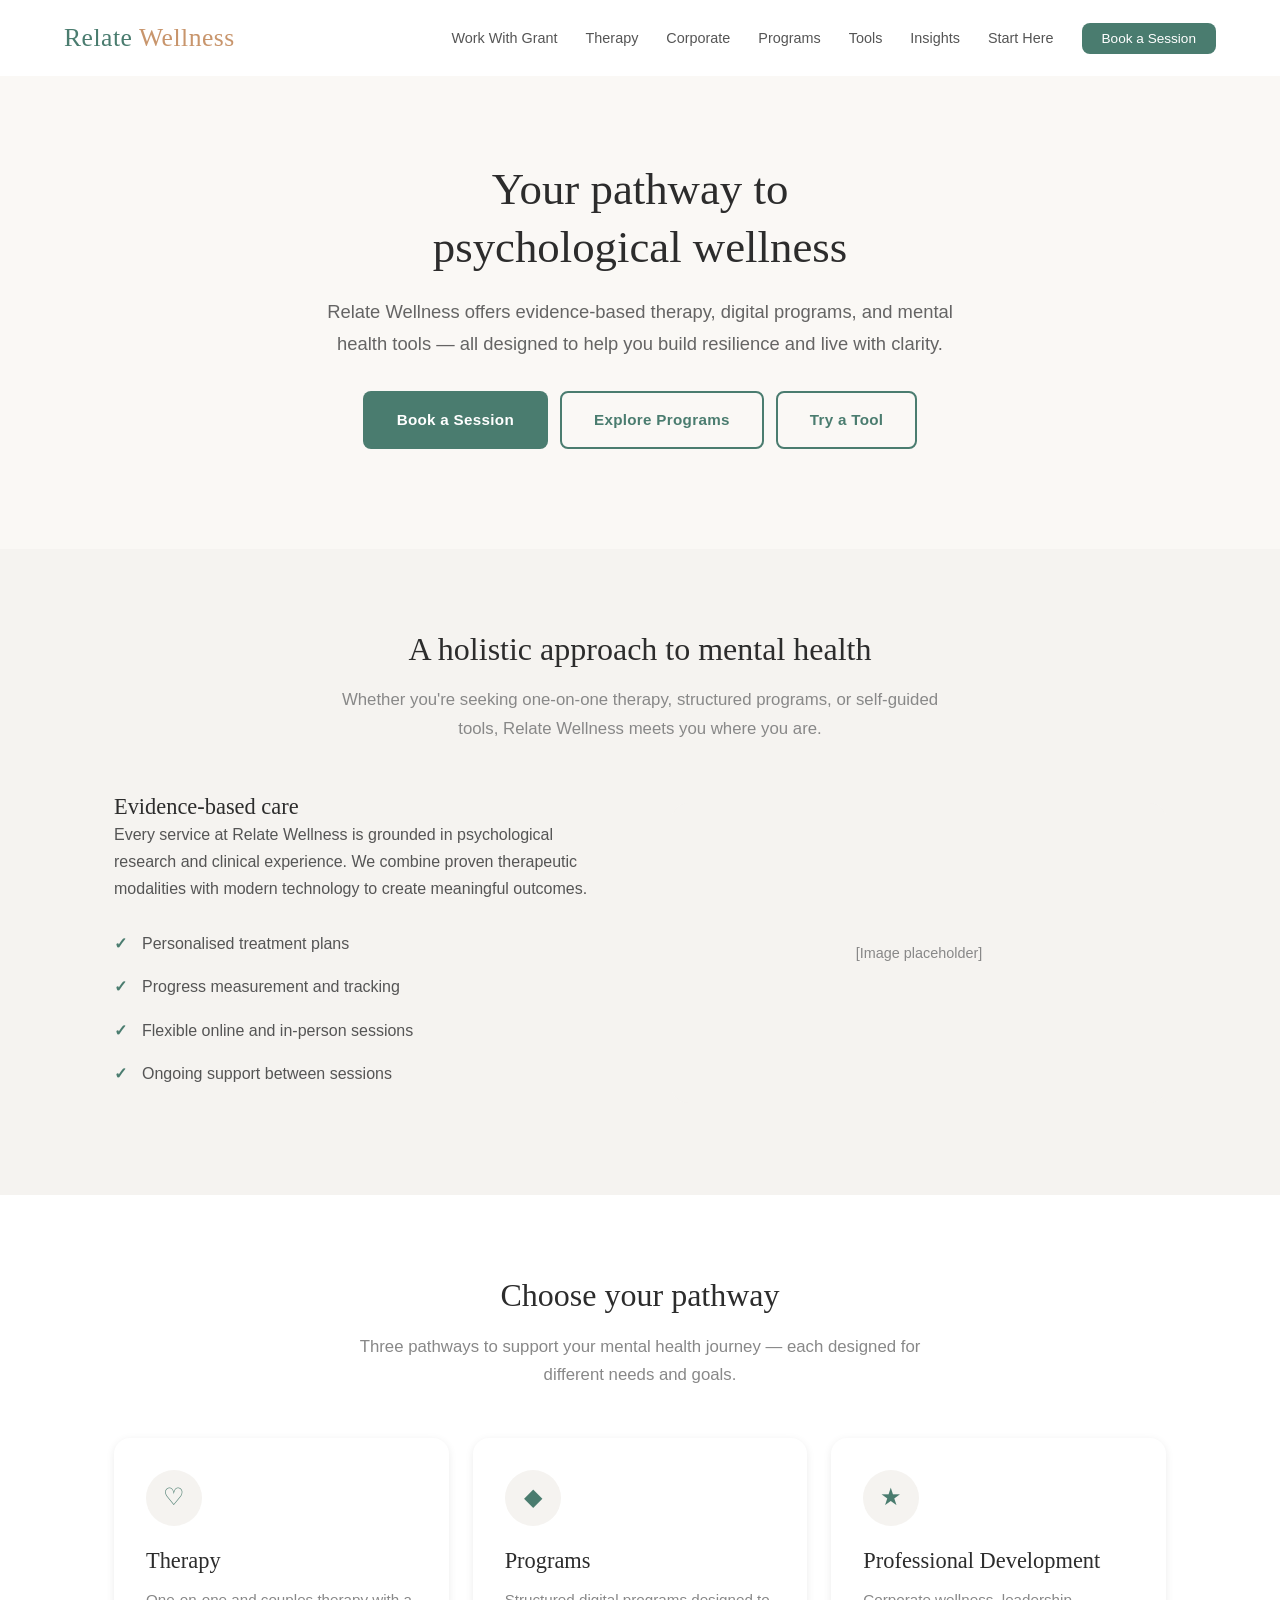
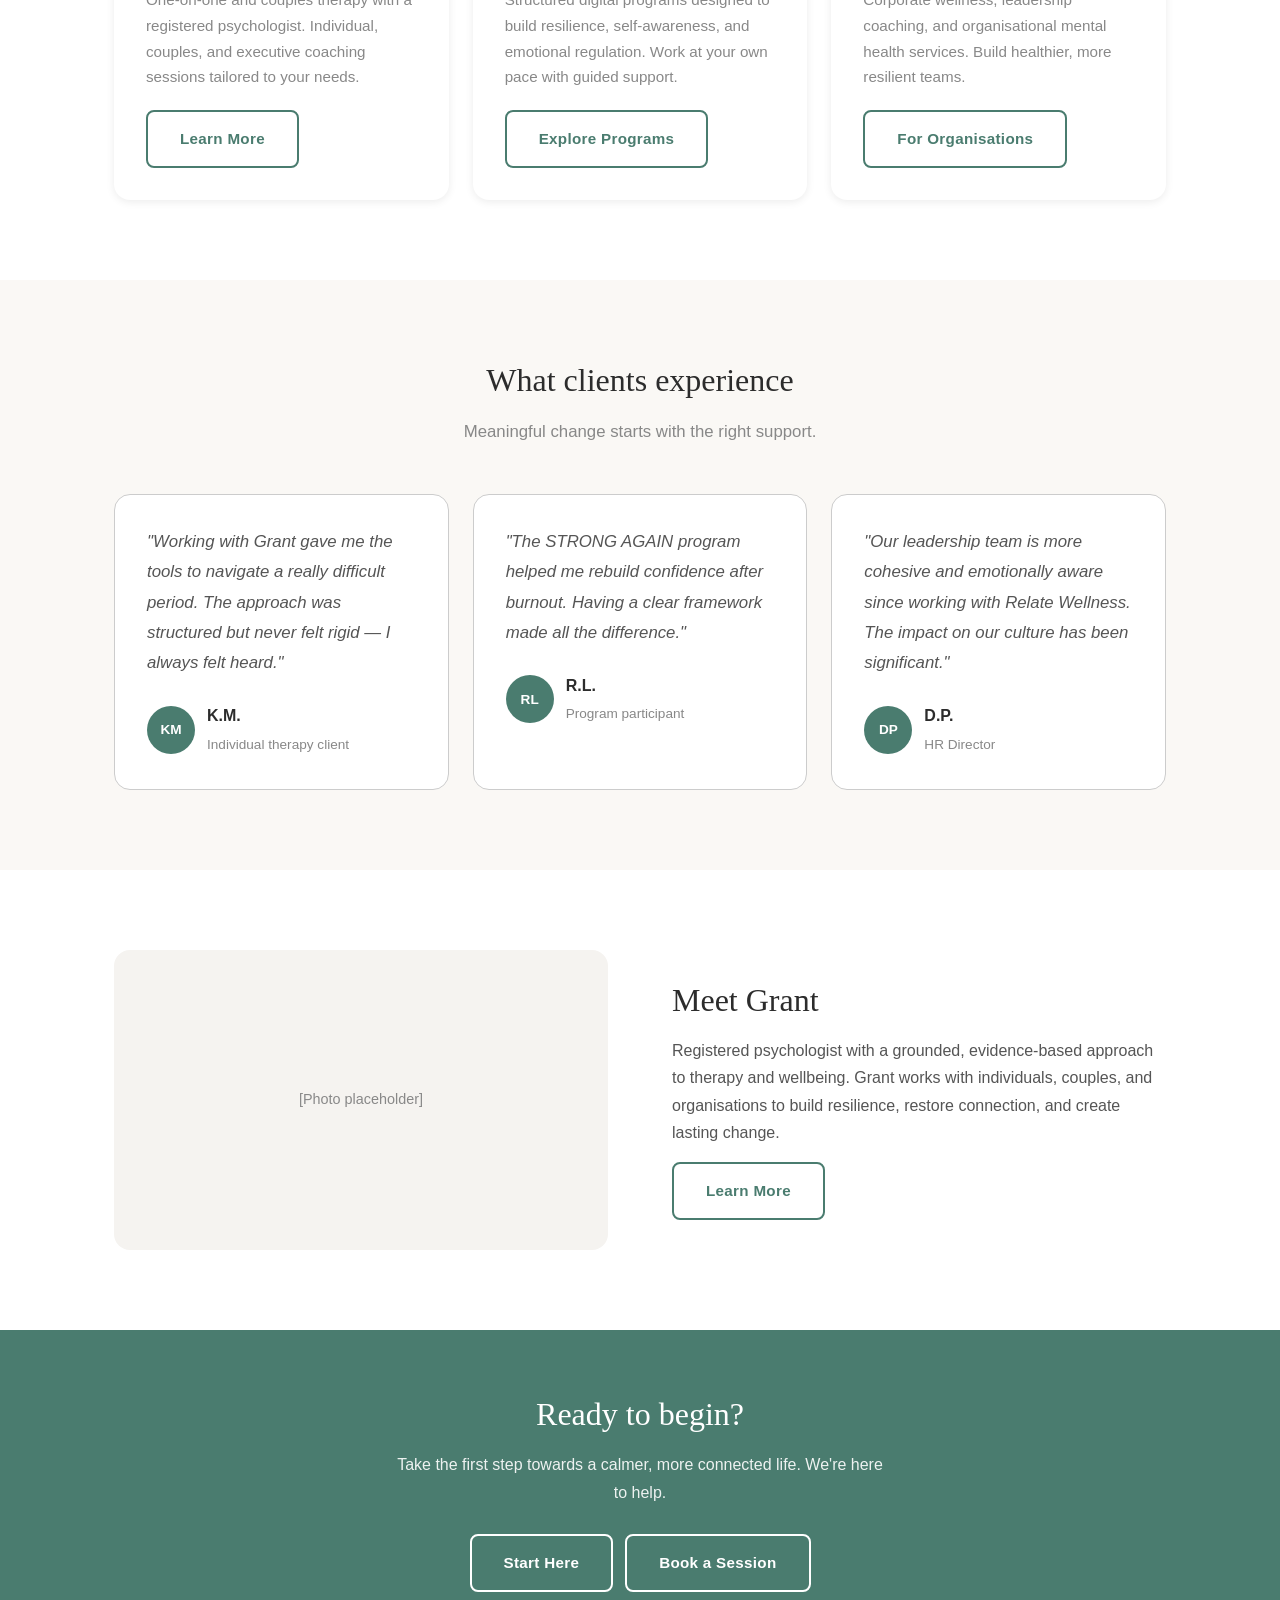
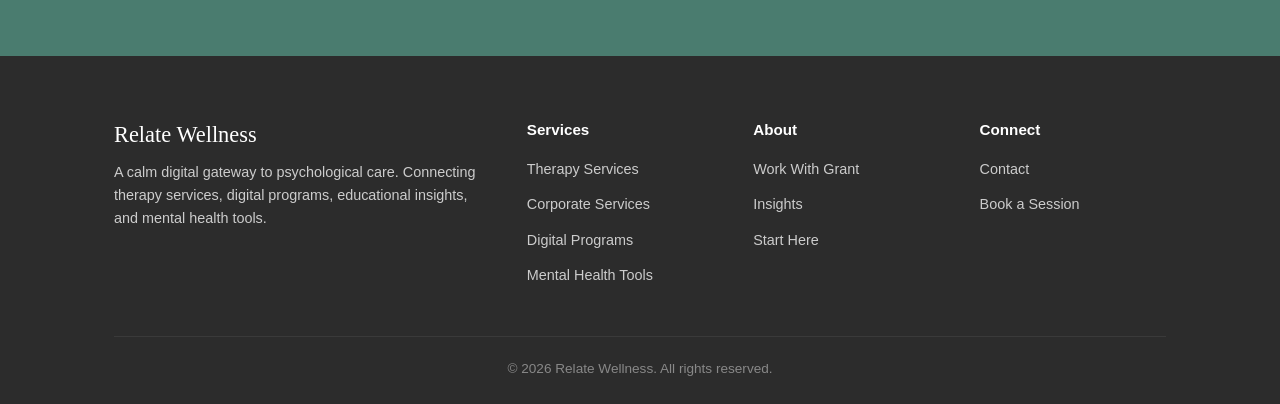
==== commit 0eaa731e: "Implement PRD2: Full page content for all sections - Homepage: added testimonial section, Meet Grant" ====
--- a/index.html
+++ b/index.html
@@ -107,25 +107,69 @@
     </div>
   </section>
 
+  <!-- Testimonial Preview -->
+  <section class="bg-cream">
+    <div class="container">
+      <div class="section-title">
+        <h2>What clients experience</h2>
+        <p>Meaningful change starts with the right support.</p>
+      </div>
+      <div class="card-grid card-grid-3">
+        <div class="testimonial-card fade-in">
+          <p class="testimonial-text">"Working with Grant gave me the tools to navigate a really difficult period. The approach was structured but never felt rigid — I always felt heard."</p>
+          <div class="testimonial-author">
+            <div class="author-avatar">KM</div>
+            <div><strong>K.M.</strong><span>Individual therapy client</span></div>
+          </div>
+        </div>
+        <div class="testimonial-card fade-in">
+          <p class="testimonial-text">"The STRONG AGAIN program helped me rebuild confidence after burnout. Having a clear framework made all the difference."</p>
+          <div class="testimonial-author">
+            <div class="author-avatar">RL</div>
+            <div><strong>R.L.</strong><span>Program participant</span></div>
+          </div>
+        </div>
+        <div class="testimonial-card fade-in">
+          <p class="testimonial-text">"Our leadership team is more cohesive and emotionally aware since working with Relate Wellness. The impact on our culture has been significant."</p>
+          <div class="testimonial-author">
+            <div class="author-avatar">DP</div>
+            <div><strong>D.P.</strong><span>HR Director</span></div>
+          </div>
+        </div>
+      </div>
+    </div>
+  </section>
+
+  <!-- Meet Grant Preview -->
+  <section>
+    <div class="container">
+      <div class="split">
+        <div class="split-image fade-in">[Photo placeholder]</div>
+        <div class="split-content fade-in">
+          <h2>Meet Grant</h2>
+          <p>Registered psychologist with a grounded, evidence-based approach to therapy and wellbeing. Grant works with individuals, couples, and organisations to build resilience, restore connection, and create lasting change.</p>
+          <a href="work-with-grant.html" class="btn btn-outline">Learn More</a>
+        </div>
+      </div>
+    </div>
+  </section>
+
   <!-- CTA Banner -->
   <section class="cta-banner">
     <div class="container">
       <h2>Ready to begin?</h2>
       <p>Take the first step towards a calmer, more connected life. We're here to help.</p>
-      <a href="start-here.html" class="btn btn-outline-light">Start Here</a>
+      <div class="btn-group" style="justify-content: center;">
+        <a href="start-here.html" class="btn btn-outline-light">Start Here</a>
+        <a href="contact.html" class="btn btn-outline-light">Book a Session</a>
+      </div>
     </div>
   </section>
 
   <!-- Placeholders (PRD1 requirement — to be implemented in later phases) -->
-
   <!-- Placeholder: ProgramCard — To be implemented in PRD4 -->
-  <!-- <div class="program-card-placeholder">Program content coming soon</div> -->
-
   <!-- Placeholder: ToolEmbedFrame — To be replaced in PRD4 -->
-  <!-- <div class="tool-placeholder">Tool will load from external provider</div> -->
-
   <!-- Placeholder: ArticleCard — To be replaced in PRD4 -->
-  <!-- <div class="article-placeholder">Insights content coming soon</div> -->
 
   <!-- Footer -->
   <div id="site-footer">
--- a/css/styles.css
+++ b/css/styles.css
@@ -754,6 +754,49 @@
 }
 
 /* ========================================
+   Contact Methods
+   ======================================== */
+.contact-methods {
+  margin-top: 32px;
+}
+
+.contact-method {
+  display: flex;
+  gap: 16px;
+  align-items: flex-start;
+  padding: 20px 0;
+  border-bottom: 1px solid var(--gray-100);
+}
+
+.contact-method:last-child {
+  border-bottom: none;
+}
+
+.contact-method-icon {
+  flex-shrink: 0;
+  width: 48px;
+  height: 48px;
+  border-radius: 50%;
+  background: var(--cream);
+  display: flex;
+  align-items: center;
+  justify-content: center;
+  font-size: 1.3rem;
+}
+
+.contact-method strong {
+  display: block;
+  color: var(--dark);
+  margin-bottom: 4px;
+}
+
+.contact-method p {
+  font-size: 0.9rem;
+  color: var(--gray-500);
+  margin: 0;
+}
+
+/* ========================================
    Animations
    ======================================== */
 .fade-in {
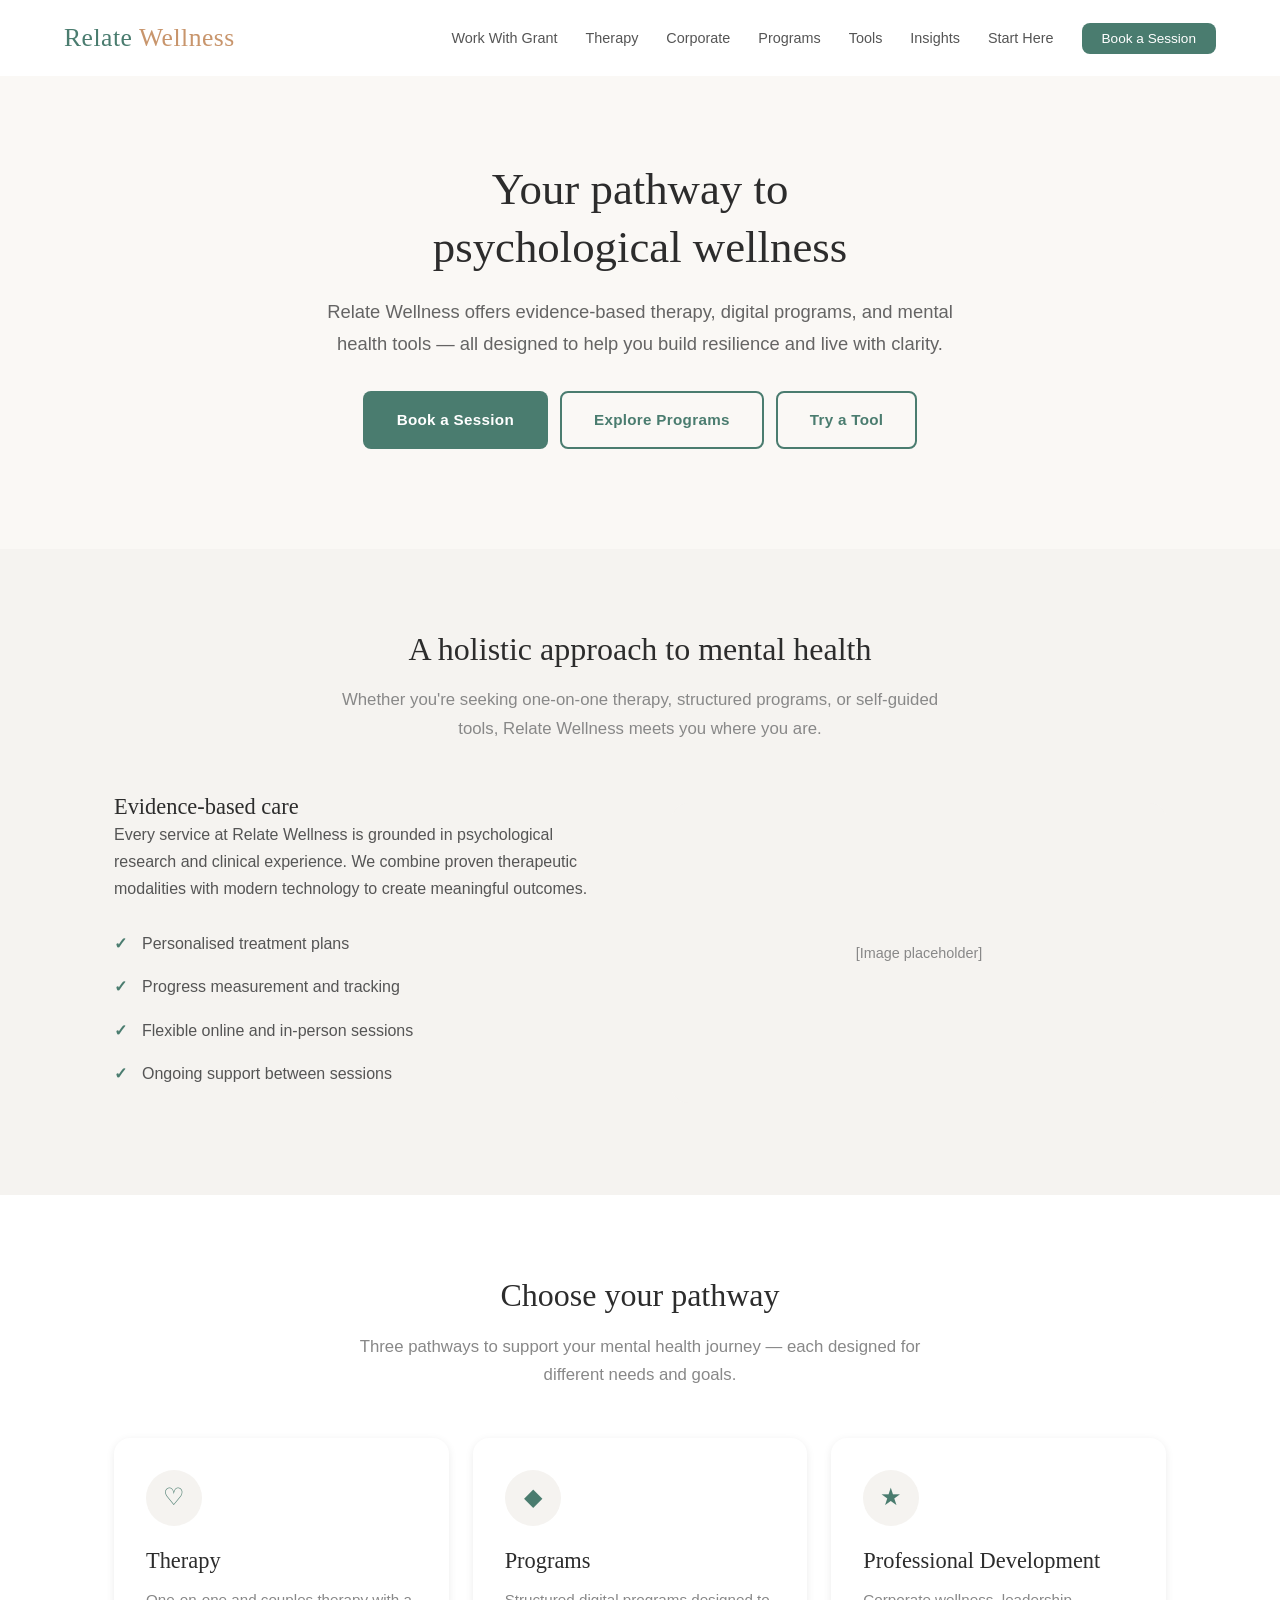
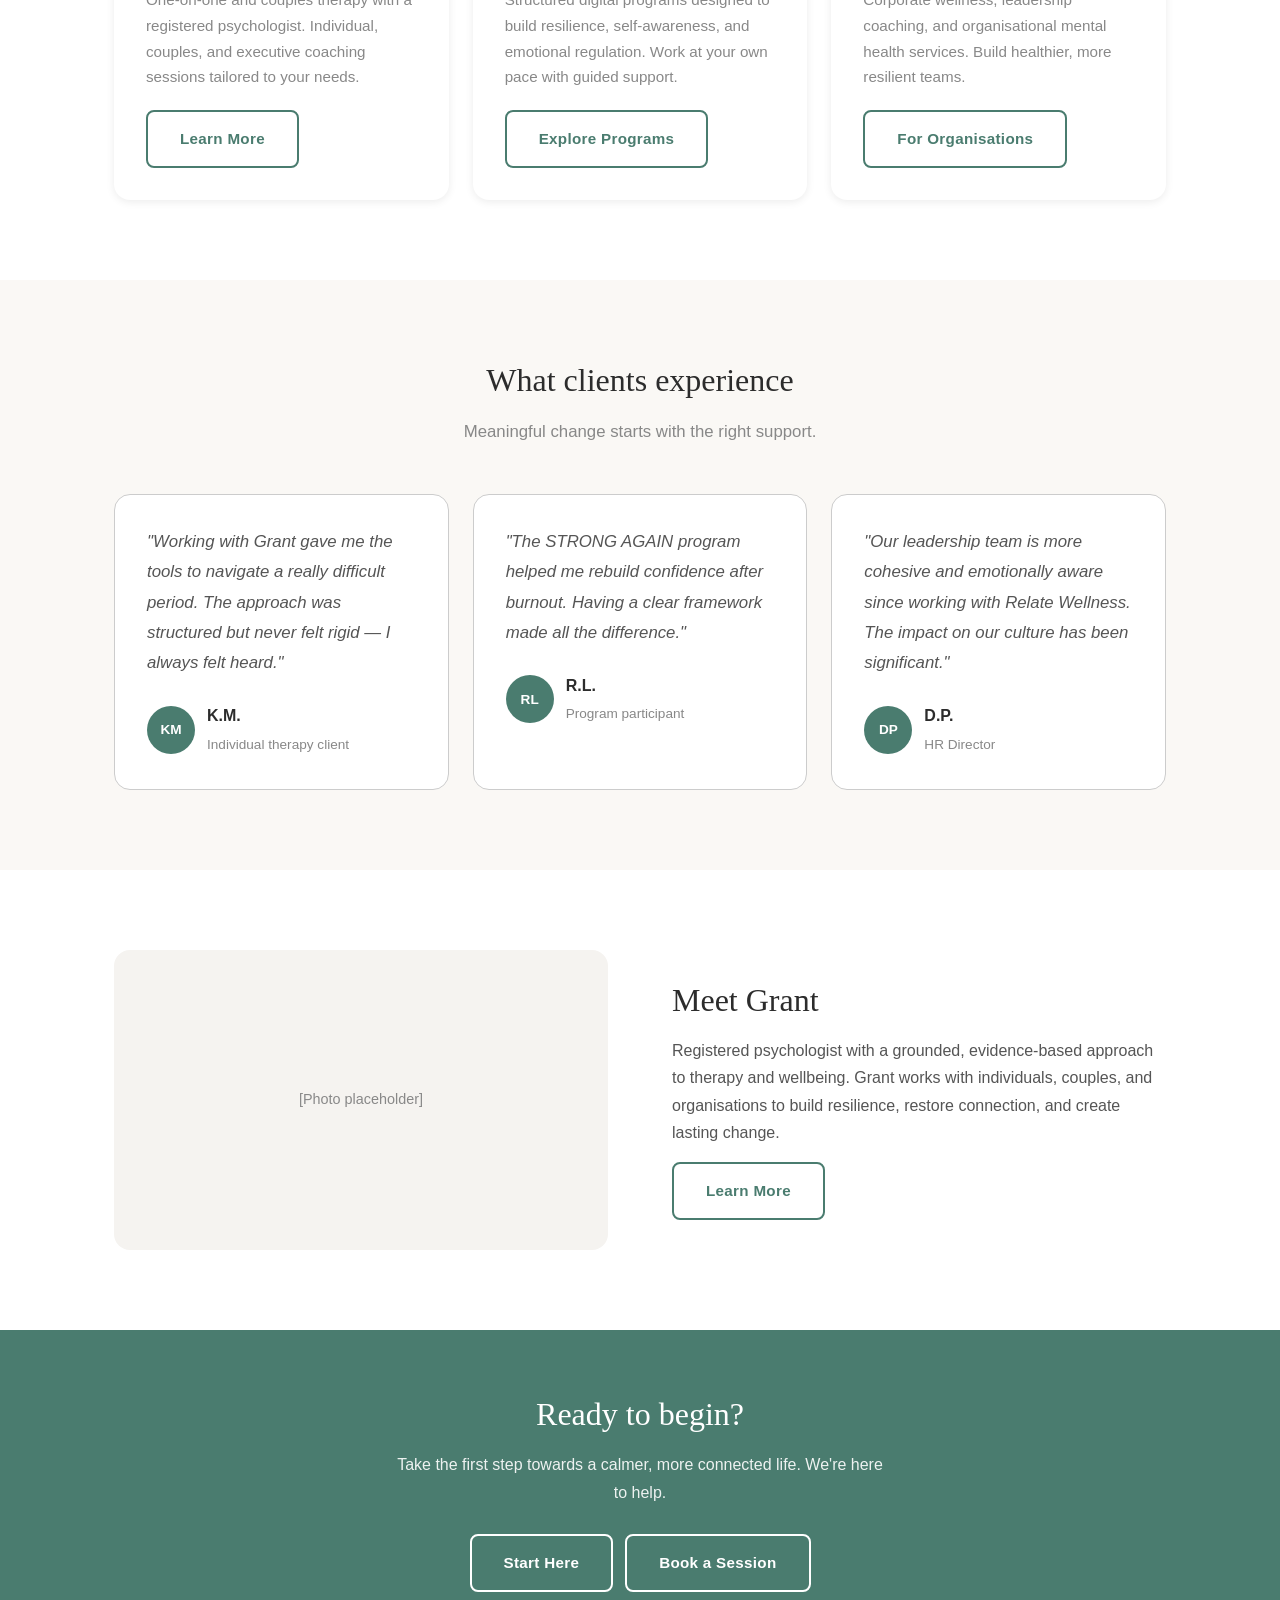
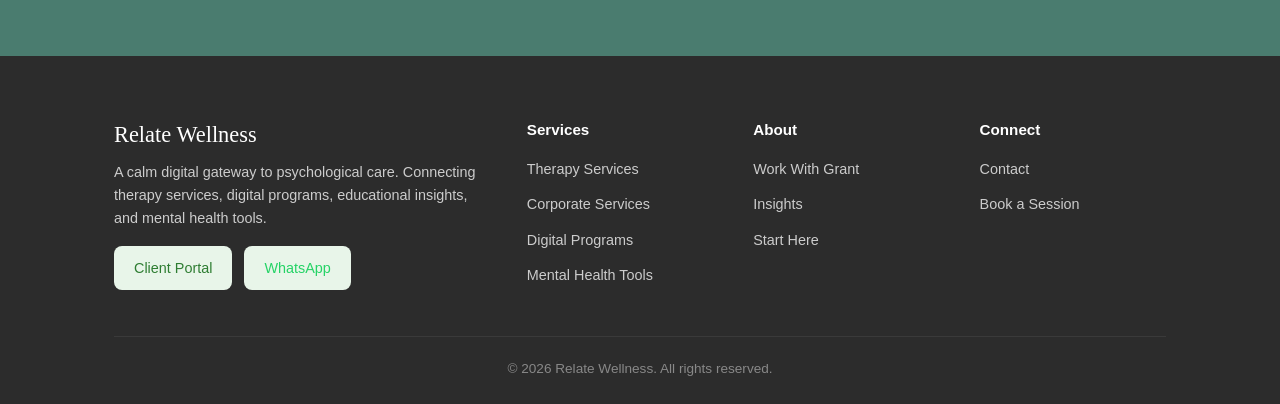
==== commit be8abbf8: "Implement PRD3: Interactions & Integrations - Navigation: enhanced mobile menu (Escape key close, cl" ====
--- a/index.html
+++ b/index.html
@@ -4,9 +4,14 @@
   <meta charset="UTF-8">
   <meta name="viewport" content="width=device-width, initial-scale=1.0">
   <title>Relate Wellness — Your Pathway to Psychological Care</title>
+  <link rel="preconnect" href="https://plausible.io">
   <link rel="stylesheet" href="css/styles.css">
+  <script defer data-domain="relatewellness.com" src="https://plausible.io/js/script.js"></script>
+  <script>window.plausible = window.plausible || function() { (window.plausible.q = window.plausible.q || []).push(arguments) }</script>
 </head>
 <body>
+
+  <a href="#main-content" class="skip-link">Skip to content</a>
 
   <!-- Header -->
   <div id="site-header">
@@ -32,6 +37,9 @@
     </header>
   </div>
 
+  <!-- Main Content -->
+  <main id="main-content">
+
   <!-- Hero Section -->
   <section class="hero hero-cream">
     <div class="container">
@@ -171,6 +179,8 @@
   <!-- Placeholder: ToolEmbedFrame — To be replaced in PRD4 -->
   <!-- Placeholder: ArticleCard — To be replaced in PRD4 -->
 
+  </main>
+
   <!-- Footer -->
   <div id="site-footer">
     <footer class="site-footer">
--- a/css/styles.css
+++ b/css/styles.css
@@ -196,11 +196,15 @@
   right: 0;
   background: var(--white);
   z-index: 1000;
-  transition: var(--transition);
+  transition: transform 0.3s ease, box-shadow 0.3s ease;
 }
 
 .site-header.scrolled {
   box-shadow: var(--shadow);
+}
+
+.site-header.header-hidden {
+  transform: translateY(-100%);
 }
 
 .header-container {
@@ -797,6 +801,81 @@
 }
 
 /* ========================================
+   Skip to Content (Accessibility)
+   ======================================== */
+.skip-link {
+  position: absolute;
+  top: -100%;
+  left: 16px;
+  z-index: 2000;
+  padding: 12px 24px;
+  background: var(--primary);
+  color: var(--white);
+  border-radius: var(--radius);
+  font-weight: 600;
+  font-size: 0.9rem;
+  text-decoration: none;
+  transition: top 0.2s;
+}
+
+.skip-link:focus {
+  top: 16px;
+  color: var(--white);
+}
+
+/* ========================================
+   External Platform Links
+   ======================================== */
+.platform-link {
+  display: inline-flex;
+  align-items: center;
+  gap: 8px;
+  padding: 10px 20px;
+  border-radius: var(--radius);
+  font-size: 0.9rem;
+  font-weight: 500;
+  transition: var(--transition);
+  text-decoration: none;
+}
+
+.platform-link-quenza {
+  background: #e8f5e9;
+  color: #2e7d32;
+}
+
+.platform-link-quenza:hover {
+  background: #c8e6c9;
+  color: #1b5e20;
+}
+
+.platform-link-novopsych {
+  background: #e3f2fd;
+  color: #1565c0;
+}
+
+.platform-link-novopsych:hover {
+  background: #bbdefb;
+  color: #0d47a1;
+}
+
+.platform-link-whatsapp {
+  background: #e8f5e9;
+  color: #25d366;
+}
+
+.platform-link-whatsapp:hover {
+  background: #c8e6c9;
+  color: #128c7e;
+}
+
+.platform-links {
+  display: flex;
+  gap: 12px;
+  flex-wrap: wrap;
+  margin-top: 16px;
+}
+
+/* ========================================
    Animations
    ======================================== */
 .fade-in {
@@ -808,6 +887,54 @@
 .fade-in.visible {
   opacity: 1;
   transform: translateY(0);
+}
+
+/* Respect reduced motion */
+@media (prefers-reduced-motion: reduce) {
+  .fade-in {
+    opacity: 1;
+    transform: none;
+    transition: none;
+  }
+
+  .site-header {
+    transition: box-shadow 0.3s ease;
+  }
+
+  html {
+    scroll-behavior: auto;
+  }
+}
+
+/* ========================================
+   Lazy Loading & Image Optimization
+   ======================================== */
+img[loading="lazy"] {
+  opacity: 0;
+  transition: opacity 0.4s ease;
+}
+
+img[loading="lazy"].loaded,
+img[loading="lazy"][complete] {
+  opacity: 1;
+}
+
+.img-responsive {
+  width: 100%;
+  height: auto;
+  border-radius: var(--radius-lg);
+  object-fit: cover;
+}
+
+/* WebP support with fallback via picture element */
+picture {
+  display: block;
+}
+
+picture img {
+  width: 100%;
+  height: auto;
+  display: block;
 }
 
 /* ========================================
